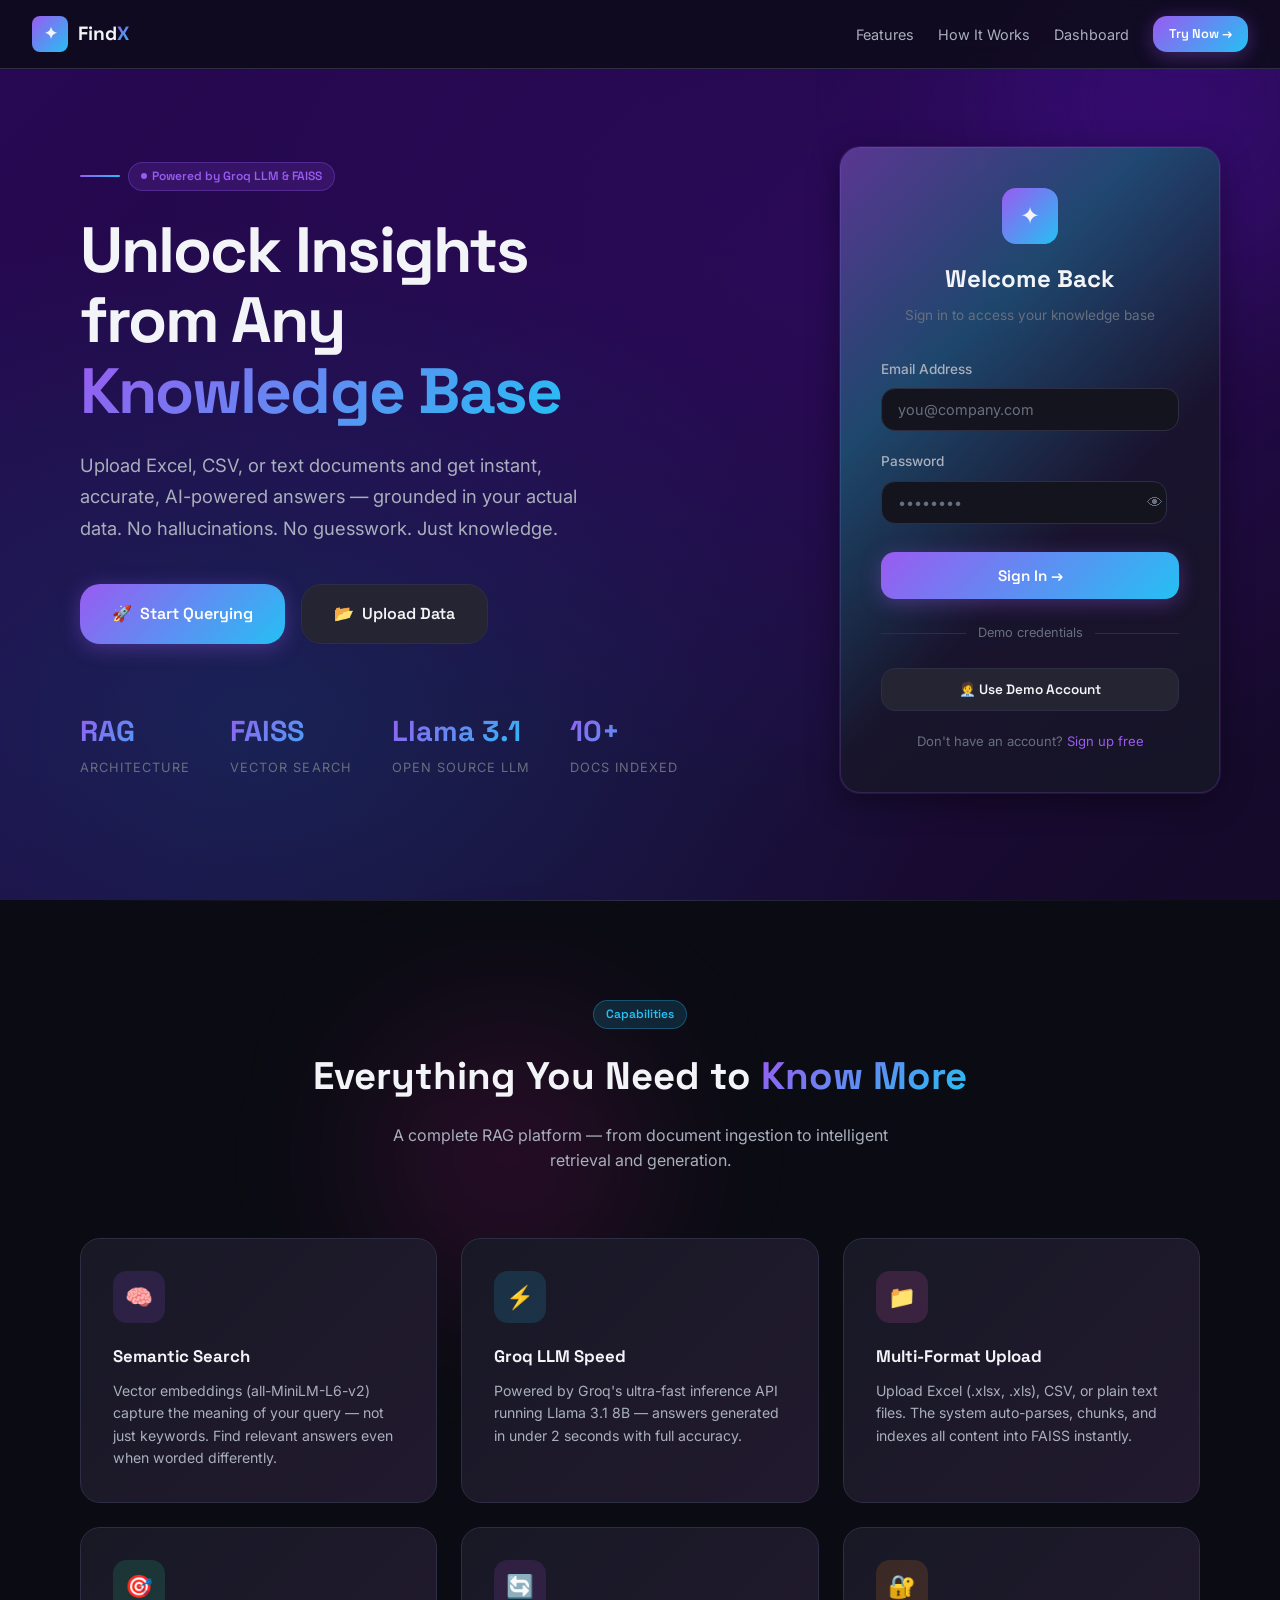
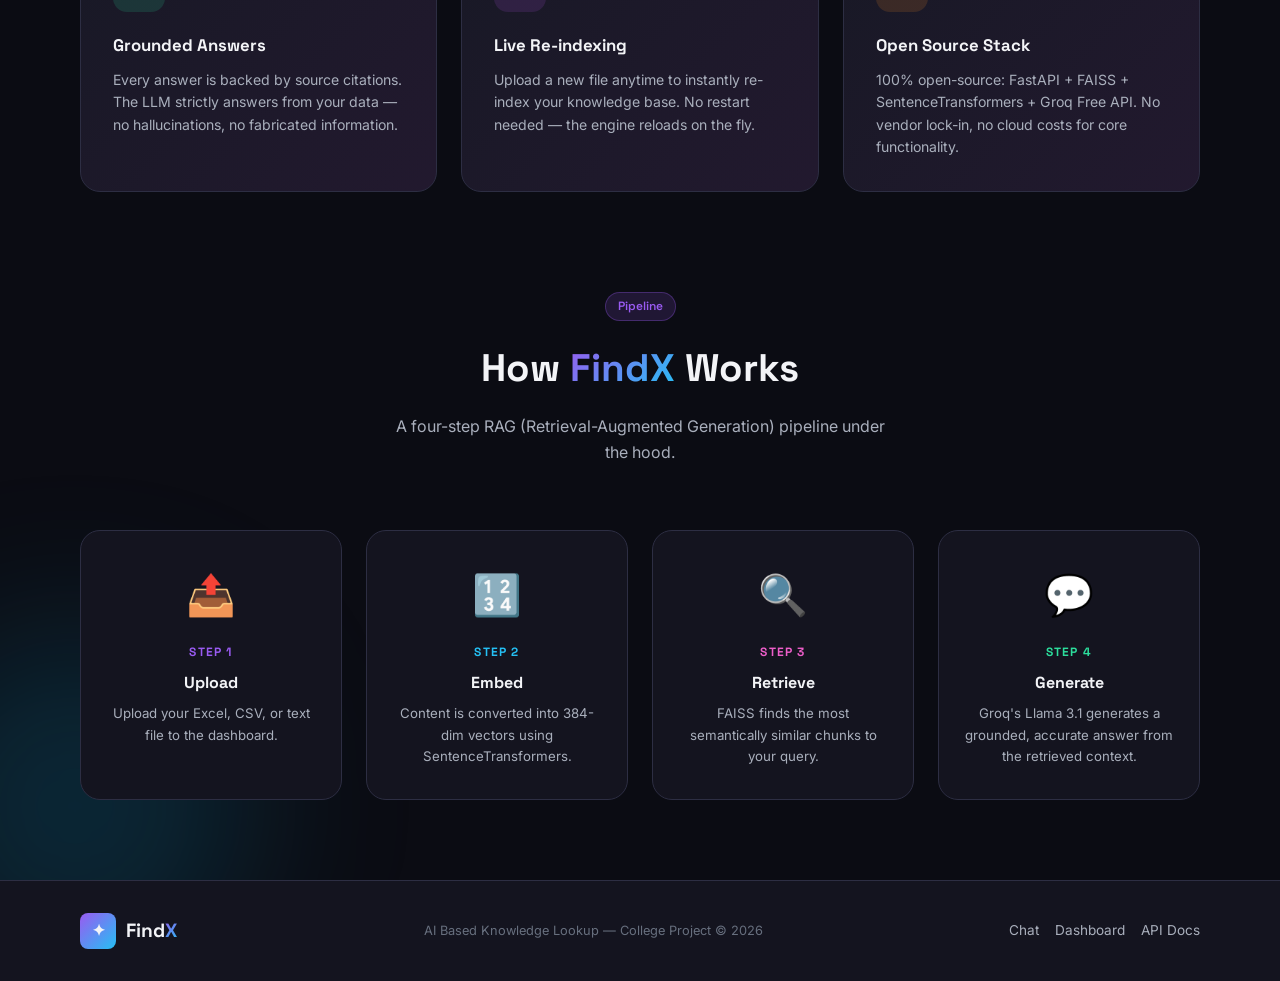
==== frontend/index.html @ 49aa8f06 "FindX - AI Based Knowledge Lookup (Full Stack RAG Application) - FastAPI backend with FAISS vector s" ====
<!DOCTYPE html>
<html lang="en">
<head>
  <meta charset="UTF-8" />
  <meta name="viewport" content="width=device-width, initial-scale=1.0" />
  <title>FindX — AI Based Knowledge Lookup</title>
  <meta name="description" content="AI-powered knowledge retrieval platform. Upload documents and get instant, accurate answers powered by RAG and Groq LLM." />
  <link rel="stylesheet" href="css/styles.css" />
  <style>
    /* Gradient animated background */
    body { background: var(--bg-base); position: relative; }
    .hero-bg {
      position: fixed;
      inset: 0;
      background: var(--grad-hero);
      background-size: 300% 300%;
      animation: gradient-shift 12s ease infinite;
      z-index: 0;
    }
    .hero-bg::after {
      content: '';
      position: absolute;
      inset: 0;
      background: radial-gradient(ellipse at 70% 30%, hsla(265,84%,30%,0.35) 0%, transparent 60%),
                  radial-gradient(ellipse at 20% 80%, hsla(195,90%,30%,0.25) 0%, transparent 50%);
    }
    .page-wrap { position: relative; z-index: 1; }
    /* Input eye toggle */
    .input-eye {
      position: absolute;
      right: 16px; top: 50%;
      transform: translateY(-50%);
      background: none; border: none;
      color: var(--text-muted);
      cursor: pointer; font-size: 1rem;
      transition: var(--transition);
    }
    .input-eye:hover { color: var(--text-primary); }
    .form-input-wrap { position: relative; }
  </style>
</head>
<body>
  <div class="hero-bg"></div>
  <div class="orb orb-1"></div>
  <div class="orb orb-2"></div>
  <div class="orb orb-3"></div>

  <div class="page-wrap">
    <!-- ── Navigation ── -->
    <nav class="nav">
      <a href="index.html" class="nav-logo">
        <div class="nav-logo-icon">✦</div>
        <span>Find<span class="gradient-text">X</span></span>
      </a>
      <div class="nav-links">
        <a href="#features" class="nav-link">Features</a>
        <a href="#how-it-works" class="nav-link">How It Works</a>
        <a href="dashboard.html" class="nav-link">Dashboard</a>
        <a href="chat.html" class="btn btn-primary btn-sm" id="nav-try-btn">Try Now →</a>
      </div>
    </nav>

    <!-- ── Hero + Login ── -->
    <div class="hero-layout">
      <!-- Left: Hero Content -->
      <div class="hero-left">
        <div class="hero-kicker animate-fade-up">
          <div class="hero-kicker-line"></div>
          <span class="badge badge-violet badge-dot">Powered by Groq LLM &amp; FAISS</span>
        </div>

        <h1 class="hero-title animate-fade-up anim-delay-1">
          Unlock Insights<br />
          from Any<br />
          <span class="gradient-text">Knowledge Base</span>
        </h1>

        <p class="hero-subtitle animate-fade-up anim-delay-2">
          Upload Excel, CSV, or text documents and get instant, accurate,
          AI-powered answers — grounded in your actual data. No hallucinations.
          No guesswork. Just knowledge.
        </p>

        <div class="hero-actions animate-fade-up anim-delay-3">
          <a href="chat.html" class="btn btn-primary btn-lg" id="hero-primary-btn">
            <span>🚀</span> Start Querying
          </a>
          <a href="dashboard.html" class="btn btn-secondary btn-lg">
            <span>📂</span> Upload Data
          </a>
        </div>

        <div class="hero-stats animate-fade-up anim-delay-4">
          <div class="stat-item">
            <span class="stat-value">RAG</span>
            <span class="stat-label">Architecture</span>
          </div>
          <div class="stat-item">
            <span class="stat-value">FAISS</span>
            <span class="stat-label">Vector Search</span>
          </div>
          <div class="stat-item">
            <span class="stat-value">Llama 3.1</span>
            <span class="stat-label">Open Source LLM</span>
          </div>
          <div class="stat-item">
            <span class="stat-value" id="hero-doc-count">10+</span>
            <span class="stat-label">Docs Indexed</span>
          </div>
        </div>
      </div>

      <!-- Right: Login Card -->
      <div class="hero-right animate-fade-in anim-delay-2">
        <div class="glass-card login-card">
          <div class="login-header">
            <div class="login-logo">✦</div>
            <h2 class="login-title">Welcome Back</h2>
            <p class="login-subtitle">Sign in to access your knowledge base</p>
          </div>

          <form class="login-form" id="login-form" onsubmit="handleLogin(event)">
            <div class="form-group">
              <label class="form-label" for="email-input">Email Address</label>
              <input
                id="email-input"
                type="email"
                class="form-input"
                placeholder="you@company.com"
                required
                autocomplete="email"
              />
            </div>

            <div class="form-group">
              <label class="form-label" for="password-input">Password</label>
              <div class="form-input-wrap">
                <input
                  id="password-input"
                  type="password"
                  class="form-input"
                  placeholder="••••••••"
                  required
                  autocomplete="current-password"
                  style="padding-right: 44px;"
                />
                <button type="button" class="input-eye" onclick="togglePassword()" id="eye-btn">👁</button>
              </div>
            </div>

            <div id="login-error" style="display:none; color:hsl(0,80%,70%); font-size:0.82rem; text-align:center; padding: 8px; background: hsla(0,70%,50%,0.1); border-radius: var(--radius-sm); border: 1px solid hsla(0,70%,50%,0.3);">
            </div>

            <button type="submit" class="btn btn-primary login-btn" id="login-btn">
              Sign In → 
            </button>

            <div class="login-divider">
              <div class="login-divider-line"></div>
              <span class="login-divider-text">Demo credentials</span>
              <div class="login-divider-line"></div>
            </div>

            <button
              type="button"
              class="btn btn-secondary"
              style="width:100%; justify-content:center; font-size:0.85rem;"
              onclick="fillDemo()"
            >🧑‍💼 Use Demo Account</button>
          </form>

          <div class="login-footer">
            Don't have an account? <a href="#" onclick="fillDemo()">Sign up free</a>
          </div>
        </div>
      </div>
    </div>

    <!-- ── Features ── -->
    <section id="features" class="features-section">
      <div class="features-header animate-fade-up">
        <div style="margin-bottom:16px">
          <span class="badge badge-cyan">Capabilities</span>
        </div>
        <h2>Everything You Need to <span class="gradient-text">Know More</span></h2>
        <p>A complete RAG platform — from document ingestion to intelligent retrieval and generation.</p>
      </div>

      <div class="features-grid">
        <div class="feature-card animate-fade-up anim-delay-1">
          <div class="feature-icon feature-icon-violet">🧠</div>
          <h3 class="feature-title">Semantic Search</h3>
          <p class="feature-desc">Vector embeddings (all-MiniLM-L6-v2) capture the meaning of your query — not just keywords. Find relevant answers even when worded differently.</p>
        </div>
        <div class="feature-card animate-fade-up anim-delay-2">
          <div class="feature-icon feature-icon-cyan">⚡</div>
          <h3 class="feature-title">Groq LLM Speed</h3>
          <p class="feature-desc">Powered by Groq's ultra-fast inference API running Llama 3.1 8B — answers generated in under 2 seconds with full accuracy.</p>
        </div>
        <div class="feature-card animate-fade-up anim-delay-3">
          <div class="feature-icon feature-icon-pink">📁</div>
          <h3 class="feature-title">Multi-Format Upload</h3>
          <p class="feature-desc">Upload Excel (.xlsx, .xls), CSV, or plain text files. The system auto-parses, chunks, and indexes all content into FAISS instantly.</p>
        </div>
        <div class="feature-card animate-fade-up anim-delay-4">
          <div class="feature-icon feature-icon-emerald">🎯</div>
          <h3 class="feature-title">Grounded Answers</h3>
          <p class="feature-desc">Every answer is backed by source citations. The LLM strictly answers from your data — no hallucinations, no fabricated information.</p>
        </div>
        <div class="feature-card animate-fade-up anim-delay-5">
          <div class="feature-icon feature-icon-violet2">🔄</div>
          <h3 class="feature-title">Live Re-indexing</h3>
          <p class="feature-desc">Upload a new file anytime to instantly re-index your knowledge base. No restart needed — the engine reloads on the fly.</p>
        </div>
        <div class="feature-card animate-fade-up anim-delay-1">
          <div class="feature-icon feature-icon-orange">🔐</div>
          <h3 class="feature-title">Open Source Stack</h3>
          <p class="feature-desc">100% open-source: FastAPI + FAISS + SentenceTransformers + Groq Free API. No vendor lock-in, no cloud costs for core functionality.</p>
        </div>
      </div>
    </section>

    <!-- ── How It Works ── -->
    <section id="how-it-works" style="padding: 80px; padding-top: 0;">
      <div class="features-header animate-fade-up">
        <div style="margin-bottom:16px">
          <span class="badge badge-violet">Pipeline</span>
        </div>
        <h2>How <span class="gradient-text">FindX</span> Works</h2>
        <p>A four-step RAG (Retrieval-Augmented Generation) pipeline under the hood.</p>
      </div>
      <div style="display:grid; grid-template-columns: repeat(auto-fit, minmax(200px,1fr)); gap:24px; margin-top:40px;">
        <div style="text-align:center; padding:32px 24px; background:var(--bg-surface); border:1px solid var(--border); border-radius:var(--radius-lg);">
          <div style="font-size:2.5rem;margin-bottom:16px;">📤</div>
          <div style="font-family:var(--font-display);font-weight:700;font-size:0.75rem;text-transform:uppercase;letter-spacing:0.1em;color:var(--accent-violet);margin-bottom:8px;">Step 1</div>
          <h4 style="margin-bottom:8px;">Upload</h4>
          <p style="font-size:0.83rem;color:var(--text-secondary);">Upload your Excel, CSV, or text file to the dashboard.</p>
        </div>
        <div style="text-align:center; padding:32px 24px; background:var(--bg-surface); border:1px solid var(--border); border-radius:var(--radius-lg);">
          <div style="font-size:2.5rem;margin-bottom:16px;">🔢</div>
          <div style="font-family:var(--font-display);font-weight:700;font-size:0.75rem;text-transform:uppercase;letter-spacing:0.1em;color:var(--accent-cyan);margin-bottom:8px;">Step 2</div>
          <h4 style="margin-bottom:8px;">Embed</h4>
          <p style="font-size:0.83rem;color:var(--text-secondary);">Content is converted into 384-dim vectors using SentenceTransformers.</p>
        </div>
        <div style="text-align:center; padding:32px 24px; background:var(--bg-surface); border:1px solid var(--border); border-radius:var(--radius-lg);">
          <div style="font-size:2.5rem;margin-bottom:16px;">🔍</div>
          <div style="font-family:var(--font-display);font-weight:700;font-size:0.75rem;text-transform:uppercase;letter-spacing:0.1em;color:var(--accent-pink);margin-bottom:8px;">Step 3</div>
          <h4 style="margin-bottom:8px;">Retrieve</h4>
          <p style="font-size:0.83rem;color:var(--text-secondary);">FAISS finds the most semantically similar chunks to your query.</p>
        </div>
        <div style="text-align:center; padding:32px 24px; background:var(--bg-surface); border:1px solid var(--border); border-radius:var(--radius-lg);">
          <div style="font-size:2.5rem;margin-bottom:16px;">💬</div>
          <div style="font-family:var(--font-display);font-weight:700;font-size:0.75rem;text-transform:uppercase;letter-spacing:0.1em;color:var(--accent-emerald);margin-bottom:8px;">Step 4</div>
          <h4 style="margin-bottom:8px;">Generate</h4>
          <p style="font-size:0.83rem;color:var(--text-secondary);">Groq's Llama 3.1 generates a grounded, accurate answer from the retrieved context.</p>
        </div>
      </div>
    </section>

    <!-- ── Footer ── -->
    <footer style="border-top:1px solid var(--border); padding: 32px 80px; display:flex; align-items:center; justify-content:space-between; background:var(--bg-surface);">
      <div class="nav-logo" style="text-decoration:none; display:flex; align-items:center; gap:10px;">
        <div class="nav-logo-icon">✦</div>
        <span style="font-family:var(--font-display); font-weight:700;">Find<span class="gradient-text">X</span></span>
      </div>
      <div style="font-size:0.8rem; color:var(--text-muted);">AI Based Knowledge Lookup — College Project &copy; 2026</div>
      <div style="display:flex; gap:16px;">
        <a href="chat.html" style="font-size:0.85rem; color:var(--text-secondary); text-decoration:none;">Chat</a>
        <a href="dashboard.html" style="font-size:0.85rem; color:var(--text-secondary); text-decoration:none;">Dashboard</a>
        <a href="http://localhost:8000/docs" target="_blank" style="font-size:0.85rem; color:var(--text-secondary); text-decoration:none;">API Docs</a>
      </div>
    </footer>
  </div>

  <script src="js/auth.js"></script>
  <script>
    // ── Login handler ─────────────────────────────────────────
    function handleLogin(e) {
      e.preventDefault();
      const email    = document.getElementById('email-input').value.trim();
      const password = document.getElementById('password-input').value;
      const errEl    = document.getElementById('login-error');
      const btn      = document.getElementById('login-btn');

      btn.textContent = 'Signing in…';
      btn.disabled = true;

      setTimeout(() => {
        const result = login(email, password);
        if (result.success) {
          btn.textContent = '✓ Redirecting…';
          const base = window.location.pathname.includes('/app/') ? '/app/' : '';
          window.location.href = base + 'chat.html';
        } else {
          errEl.textContent  = result.message;
          errEl.style.display = 'block';
          btn.textContent = 'Sign In →';
          btn.disabled = false;
        }
      }, 600);
    }

    function fillDemo() {
      document.getElementById('email-input').value    = 'demo@findx.io';
      document.getElementById('password-input').value = 'demo1234';
    }

    function togglePassword() {
      const inp = document.getElementById('password-input');
      const btn = document.getElementById('eye-btn');
      if (inp.type === 'password') { inp.type = 'text'; btn.textContent = '🙈'; }
      else { inp.type = 'password'; btn.textContent = '👁'; }
    }

    // If already logged in, show "Go to Chat" in nav
    const existingUser = getUser();
    if (existingUser) {
      document.getElementById('nav-try-btn').textContent = `Welcome back, ${existingUser.name.split(' ')[0]} →`;
      document.getElementById('hero-primary-btn').textContent = '🚀 Continue Chatting';
    }

    // Live doc count from health API
    fetch('http://localhost:8000/api/v1/health')
      .then(r => r.json())
      .then(j => {
        const count = j.data?.rag_engine?.document_count;
        if (count !== undefined) document.getElementById('hero-doc-count').textContent = count + '+';
      }).catch(() => {});
  </script>
</body>
</html>
---- frontend/css/styles.css ----
/* ═══════════════════════════════════════════════════════════
   FINDX CHATBOT — Premium Design System
   AI Based Knowledge Lookup
   ═══════════════════════════════════════════════════════════ */

@import url('https://fonts.googleapis.com/css2?family=Space+Grotesk:wght@300;400;500;600;700&family=Inter:wght@300;400;500;600&display=swap');

/* ── CSS Tokens ─────────────────────────────────────────── */
:root {
  /* Color Palette */
  --bg-base:       hsl(237, 25%, 6%);
  --bg-surface:    hsl(237, 22%, 10%);
  --bg-elevated:   hsl(237, 20%, 14%);
  --bg-card:       hsl(237, 18%, 17%);

  --accent-violet: hsl(265, 84%, 65%);
  --accent-cyan:   hsl(195, 90%, 55%);
  --accent-pink:   hsl(315, 80%, 65%);
  --accent-emerald:hsl(158, 72%, 52%);

  --text-primary:  hsl(220, 20%, 96%);
  --text-secondary:hsl(220, 12%, 70%);
  --text-muted:    hsl(220, 10%, 45%);

  --border:        hsl(237, 20%, 22%);
  --border-glow:   hsl(265, 84%, 45%);

  /* Gradients */
  --grad-hero:       linear-gradient(135deg, hsl(265,84%,18%) 0%, hsl(237,25%,6%) 50%, hsl(195,90%,12%) 100%);
  --grad-card:       linear-gradient(135deg, hsl(237,22%,12%) 0%, hsl(265,30%,14%) 100%);
  --grad-accent:     linear-gradient(135deg, var(--accent-violet), var(--accent-cyan));
  --grad-accent-alt: linear-gradient(135deg, var(--accent-pink),   var(--accent-violet));
  --grad-text:       linear-gradient(135deg, var(--accent-violet) 0%, var(--accent-cyan) 100%);

  /* Glassmorphism */
  --glass-bg:      hsla(237, 22%, 12%, 0.7);
  --glass-border:  hsla(265, 84%, 65%, 0.2);
  --glass-shadow:  0 8px 32px hsla(0,0%,0%,0.4), 0 0 0 1px var(--glass-border);

  /* Spacing & Shape */
  --radius-sm:  8px;
  --radius-md: 14px;
  --radius-lg: 20px;
  --radius-xl: 28px;

  /* Typography */
  --font-display: 'Space Grotesk', sans-serif;
  --font-body:    'Inter', sans-serif;

  /* Transitions */
  --transition: all 0.25s cubic-bezier(0.4, 0, 0.2, 1);
  --transition-slow: all 0.45s cubic-bezier(0.4, 0, 0.2, 1);
}

/* ── Reset & Base ───────────────────────────────────────── */
*, *::before, *::after { box-sizing: border-box; margin: 0; padding: 0; }

html { scroll-behavior: smooth; }

body {
  font-family: var(--font-body);
  background: var(--bg-base);
  color: var(--text-primary);
  line-height: 1.6;
  min-height: 100vh;
  overflow-x: hidden;
}

/* ── Scrollbar ──────────────────────────────────────────── */
::-webkit-scrollbar { width: 6px; }
::-webkit-scrollbar-track { background: var(--bg-surface); }
::-webkit-scrollbar-thumb { background: var(--border-glow); border-radius: 3px; }
::-webkit-scrollbar-thumb:hover { background: var(--accent-violet); }

/* ── Typography ─────────────────────────────────────────── */
h1,h2,h3,h4,h5 { font-family: var(--font-display); font-weight: 700; }

.gradient-text {
  background: var(--grad-text);
  -webkit-background-clip: text;
  background-clip: text;
  -webkit-text-fill-color: transparent;
}

/* ── Buttons ────────────────────────────────────────────── */
.btn {
  display: inline-flex;
  align-items: center;
  gap: 8px;
  padding: 12px 24px;
  border-radius: var(--radius-md);
  font-family: var(--font-display);
  font-weight: 600;
  font-size: 0.9rem;
  cursor: pointer;
  border: none;
  transition: var(--transition);
  text-decoration: none;
  position: relative;
  overflow: hidden;
}

.btn::before {
  content: '';
  position: absolute;
  inset: 0;
  background: rgba(255,255,255,0.08);
  opacity: 0;
  transition: var(--transition);
}
.btn:hover::before { opacity: 1; }

.btn-primary {
  background: var(--grad-accent);
  color: white;
  box-shadow: 0 4px 20px hsla(265,84%,65%,0.35);
}
.btn-primary:hover { transform: translateY(-2px); box-shadow: 0 8px 30px hsla(265,84%,65%,0.5); }

.btn-secondary {
  background: var(--bg-card);
  color: var(--text-primary);
  border: 1px solid var(--border);
}
.btn-secondary:hover { border-color: var(--accent-violet); transform: translateY(-2px); }

.btn-ghost {
  background: transparent;
  color: var(--text-secondary);
  border: 1px solid transparent;
}
.btn-ghost:hover { background: var(--bg-card); color: var(--text-primary); }

.btn-lg { padding: 16px 32px; font-size: 1rem; border-radius: var(--radius-lg); }
.btn-sm { padding: 8px 16px; font-size: 0.8rem; }
.btn-icon { padding: 10px; border-radius: var(--radius-sm); }

/* ── Glass Card ─────────────────────────────────────────── */
.glass-card {
  background: var(--glass-bg);
  border: 1px solid var(--glass-border);
  border-radius: var(--radius-lg);
  backdrop-filter: blur(20px);
  -webkit-backdrop-filter: blur(20px);
  box-shadow: var(--glass-shadow);
}

/* ── Form Elements ──────────────────────────────────────── */
.form-group { display: flex; flex-direction: column; gap: 8px; }
.form-label { font-size: 0.85rem; font-weight: 500; color: var(--text-secondary); }

.form-input {
  padding: 12px 16px;
  background: var(--bg-surface);
  border: 1px solid var(--border);
  border-radius: var(--radius-md);
  color: var(--text-primary);
  font-family: var(--font-body);
  font-size: 0.9rem;
  transition: var(--transition);
  outline: none;
}
.form-input:focus { border-color: var(--accent-violet); box-shadow: 0 0 0 3px hsla(265,84%,65%,0.2); }
.form-input::placeholder { color: var(--text-muted); }

/* ── Badge ──────────────────────────────────────────────── */
.badge {
  display: inline-flex;
  align-items: center;
  gap: 5px;
  padding: 4px 12px;
  border-radius: 100px;
  font-size: 0.75rem;
  font-weight: 600;
  font-family: var(--font-display);
}
.badge-violet { background: hsla(265,84%,65%,0.15); color: var(--accent-violet); border: 1px solid hsla(265,84%,65%,0.3); }
.badge-cyan   { background: hsla(195,90%,55%,0.15); color: var(--accent-cyan);   border: 1px solid hsla(195,90%,55%,0.3); }
.badge-emerald{ background: hsla(158,72%,52%,0.15); color: var(--accent-emerald);border: 1px solid hsla(158,72%,52%,0.3); }
.badge-pink   { background: hsla(315,80%,65%,0.15); color: var(--accent-pink);   border: 1px solid hsla(315,80%,65%,0.3); }
.badge-dot::before { content: ''; display: inline-block; width: 6px; height: 6px; border-radius: 50%; background: currentColor; }

/* ── Animated Orbs (background decoration) ─────────────── */
.orb {
  position: absolute;
  border-radius: 50%;
  filter: blur(80px);
  pointer-events: none;
  z-index: 0;
  animation: orb-float 8s ease-in-out infinite alternate;
}
.orb-1 { width: 400px; height: 400px; background: hsla(265,84%,45%,0.25); top: -100px; right: -100px; }
.orb-2 { width: 350px; height: 350px; background: hsla(195,90%,40%,0.2);  bottom: 0; left: -100px; animation-delay: -4s; }
.orb-3 { width: 250px; height: 250px; background: hsla(315,80%,50%,0.15); top: 40%; left: 30%; animation-delay: -2s; }

@keyframes orb-float {
  from { transform: translate(0, 0) scale(1); }
  to   { transform: translate(30px, -30px) scale(1.1); }
}

/* ── Animations ─────────────────────────────────────────── */
@keyframes fade-in-up {
  from { opacity: 0; transform: translateY(24px); }
  to   { opacity: 1; transform: translateY(0); }
}
@keyframes fade-in {
  from { opacity: 0; }
  to   { opacity: 1; }
}
@keyframes shimmer {
  0%   { background-position: -400px 0; }
  100% { background-position: 400px 0; }
}
@keyframes pulse-ring {
  0%   { transform: scale(0.8); opacity: 1; }
  100% { transform: scale(1.8); opacity: 0; }
}
@keyframes typing-dot {
  0%, 80%, 100% { transform: scale(0.7); opacity: 0.4; }
  40%            { transform: scale(1.1); opacity: 1; }
}
@keyframes gradient-shift {
  0%,100% { background-position: 0% 50%; }
  50%      { background-position: 100% 50%; }
}
@keyframes spin { to { transform: rotate(360deg); } }
@keyframes slide-in-right {
  from { opacity: 0; transform: translateX(20px); }
  to   { opacity: 1; transform: translateX(0); }
}
@keyframes slide-in-left {
  from { opacity: 0; transform: translateX(-20px); }
  to   { opacity: 1; transform: translateX(0); }
}

.animate-fade-up { animation: fade-in-up 0.5s ease both; }
.animate-fade-in { animation: fade-in 0.5s ease both; }
.anim-delay-1 { animation-delay: 0.1s; }
.anim-delay-2 { animation-delay: 0.2s; }
.anim-delay-3 { animation-delay: 0.3s; }
.anim-delay-4 { animation-delay: 0.4s; }
.anim-delay-5 { animation-delay: 0.5s; }

/* ══════════════════════════════════════════════════════════
   LANDING / LOGIN PAGE  (index.html)
   ══════════════════════════════════════════════════════════ */

/* Navbar */
.nav {
  position: fixed;
  top: 0; left: 0; right: 0;
  z-index: 100;
  padding: 16px 32px;
  display: flex;
  align-items: center;
  justify-content: space-between;
  background: hsla(237,25%,6%,0.8);
  backdrop-filter: blur(20px);
  border-bottom: 1px solid var(--border);
}
.nav-logo {
  display: flex;
  align-items: center;
  gap: 10px;
  font-family: var(--font-display);
  font-weight: 700;
  font-size: 1.2rem;
  color: var(--text-primary);
  text-decoration: none;
}
.nav-logo-icon {
  width: 36px; height: 36px;
  background: var(--grad-accent);
  border-radius: var(--radius-sm);
  display: flex; align-items: center; justify-content: center;
  font-size: 1rem;
}
.nav-links { display: flex; gap: 24px; align-items: center; }
.nav-link { color: var(--text-secondary); text-decoration: none; font-size: 0.9rem; transition: var(--transition); }
.nav-link:hover { color: var(--text-primary); }

/* Hero Layout */
.hero-layout {
  min-height: 100vh;
  display: grid;
  grid-template-columns: 1fr 480px;
  gap: 0;
  position: relative;
  overflow: hidden;
}

.hero-left {
  display: flex;
  flex-direction: column;
  justify-content: center;
  padding: 120px 80px 80px 80px;
  position: relative;
  z-index: 1;
}

.hero-kicker {
  display: flex;
  align-items: center;
  gap: 8px;
  margin-bottom: 24px;
}
.hero-kicker-line {
  width: 40px; height: 2px;
  background: var(--grad-accent);
  border-radius: 2px;
}

.hero-title {
  font-size: clamp(2.8rem, 5vw, 4.2rem);
  line-height: 1.1;
  margin-bottom: 24px;
  letter-spacing: -0.03em;
}

.hero-subtitle {
  font-size: 1.15rem;
  color: var(--text-secondary);
  max-width: 520px;
  margin-bottom: 40px;
  line-height: 1.7;
}

.hero-actions { display: flex; gap: 16px; flex-wrap: wrap; margin-bottom: 64px; }

.hero-stats {
  display: flex;
  gap: 40px;
}
.stat-item { display: flex; flex-direction: column; gap: 4px; }
.stat-value {
  font-family: var(--font-display);
  font-size: 1.8rem;
  font-weight: 700;
  background: var(--grad-text);
  -webkit-background-clip: text;
  background-clip: text;
  -webkit-text-fill-color: transparent;
}
.stat-label { font-size: 0.8rem; color: var(--text-muted); text-transform: uppercase; letter-spacing: 0.08em; }

/* Hero Right Panel */
.hero-right {
  display: flex;
  align-items: center;
  justify-content: center;
  padding: 120px 60px 80px 40px;
  position: relative;
  z-index: 1;
}

/* Login Card */
.login-card {
  width: 100%;
  max-width: 420px;
  padding: 40px;
  position: relative;
}
.login-card::before {
  content: '';
  position: absolute;
  inset: -1px;
  border-radius: calc(var(--radius-lg) + 1px);
  background: linear-gradient(135deg, hsla(265,84%,65%,0.5), hsla(195,90%,55%,0.3), transparent 60%);
  z-index: -1;
}

.login-header { text-align: center; margin-bottom: 32px; }
.login-logo { width: 56px; height: 56px; background: var(--grad-accent); border-radius: var(--radius-md); display: flex; align-items: center; justify-content: center; font-size: 1.5rem; margin: 0 auto 16px; }
.login-title { font-size: 1.5rem; margin-bottom: 6px; }
.login-subtitle { font-size: 0.85rem; color: var(--text-muted); }

.login-form { display: flex; flex-direction: column; gap: 20px; }
.login-btn { width: 100%; justify-content: center; padding: 14px; font-size: 0.95rem; margin-top: 8px; }

.login-divider { display: flex; align-items: center; gap: 12px; margin: 4px 0; }
.login-divider-line { flex: 1; height: 1px; background: var(--border); }
.login-divider-text { font-size: 0.8rem; color: var(--text-muted); }

.login-footer { text-align: center; margin-top: 20px; font-size: 0.82rem; color: var(--text-muted); }
.login-footer a { color: var(--accent-violet); text-decoration: none; }
.login-footer a:hover { text-decoration: underline; }

/* Feature Grid */
.features-section { padding: 100px 80px; position: relative; }
.features-section::before { content: ''; position: absolute; top: 0; left: 80px; right: 80px; height: 1px; background: linear-gradient(90deg, transparent, var(--border), transparent); }

.features-header { text-align: center; margin-bottom: 64px; }
.features-header h2 { font-size: 2.4rem; margin-bottom: 16px; }
.features-header p { color: var(--text-secondary); max-width: 500px; margin: 0 auto; }

.features-grid {
  display: grid;
  grid-template-columns: repeat(auto-fit, minmax(280px, 1fr));
  gap: 24px;
}

.feature-card {
  padding: 32px;
  background: var(--grad-card);
  border: 1px solid var(--border);
  border-radius: var(--radius-lg);
  transition: var(--transition);
  position: relative;
  overflow: hidden;
}
.feature-card::before {
  content: '';
  position: absolute;
  top: 0; left: 0; right: 0;
  height: 2px;
  background: var(--grad-accent);
  transform: scaleX(0);
  transition: var(--transition);
}
.feature-card:hover { transform: translateY(-6px); border-color: var(--border-glow); box-shadow: 0 20px 50px hsla(0,0%,0%,0.3); }
.feature-card:hover::before { transform: scaleX(1); }

.feature-icon {
  width: 52px; height: 52px;
  border-radius: var(--radius-md);
  display: flex; align-items: center; justify-content: center;
  font-size: 1.4rem;
  margin-bottom: 20px;
}
.feature-icon-violet { background: hsla(265,84%,65%,0.15); }
.feature-icon-cyan   { background: hsla(195,90%,55%,0.15); }
.feature-icon-pink   { background: hsla(315,80%,65%,0.15); }
.feature-icon-emerald{ background: hsla(158,72%,52%,0.15); }
.feature-icon-violet2{ background: hsla(280,70%,60%,0.15); }
.feature-icon-orange { background: hsla(30,90%,55%,0.15);  }

.feature-title { font-size: 1.05rem; margin-bottom: 10px; }
.feature-desc { font-size: 0.88rem; color: var(--text-secondary); line-height: 1.6; }

/* ══════════════════════════════════════════════════════════
   CHAT PAGE  (chat.html)
   ══════════════════════════════════════════════════════════ */

.chat-layout {
  display: flex;
  height: 100vh;
  overflow: hidden;
}

/* Sidebar */
.chat-sidebar {
  width: 280px;
  min-width: 280px;
  background: var(--bg-surface);
  border-right: 1px solid var(--border);
  display: flex;
  flex-direction: column;
  overflow: hidden;
}

.sidebar-header {
  padding: 20px;
  border-bottom: 1px solid var(--border);
  display: flex;
  align-items: center;
  justify-content: space-between;
}

.sidebar-logo {
  display: flex;
  align-items: center;
  gap: 10px;
  font-family: var(--font-display);
  font-weight: 700;
  font-size: 1rem;
  text-decoration: none;
  color: var(--text-primary);
}
.sidebar-logo-icon {
  width: 32px; height: 32px;
  background: var(--grad-accent);
  border-radius: var(--radius-sm);
  display: flex; align-items: center; justify-content: center;
  font-size: 0.9rem;
}

.new-chat-btn { width: 100%; margin: 16px 0 8px; justify-content: center; }

.sidebar-section-title {
  padding: 8px 20px;
  font-size: 0.72rem;
  font-weight: 600;
  text-transform: uppercase;
  letter-spacing: 0.1em;
  color: var(--text-muted);
}

.chat-history { flex: 1; overflow-y: auto; padding: 0 12px; }

.chat-history-item {
  display: flex;
  align-items: center;
  gap: 10px;
  padding: 10px 12px;
  border-radius: var(--radius-sm);
  cursor: pointer;
  transition: var(--transition);
  margin-bottom: 2px;
}
.chat-history-item:hover { background: var(--bg-elevated); }
.chat-history-item.active { background: hsla(265,84%,65%,0.15); }
.history-icon { opacity: 0.5; font-size: 0.9rem; }
.history-text { font-size: 0.82rem; color: var(--text-secondary); white-space: nowrap; overflow: hidden; text-overflow: ellipsis; }

/* Suggestions in sidebar */
.quick-prompts { padding: 12px; }
.quick-prompt-chip {
  display: flex;
  align-items: center;
  gap: 8px;
  padding: 8px 12px;
  background: var(--bg-elevated);
  border: 1px solid var(--border);
  border-radius: var(--radius-sm);
  cursor: pointer;
  transition: var(--transition);
  margin-bottom: 8px;
  font-size: 0.82rem;
  color: var(--text-secondary);
  text-align: left;
  width: 100%;
}
.quick-prompt-chip:hover { background: var(--bg-card); border-color: var(--accent-violet); color: var(--text-primary); }

.sidebar-footer {
  padding: 16px 20px;
  border-top: 1px solid var(--border);
}
.user-profile {
  display: flex;
  align-items: center;
  gap: 10px;
  padding: 8px;
  border-radius: var(--radius-sm);
  transition: var(--transition);
  cursor: pointer;
}
.user-profile:hover { background: var(--bg-elevated); }
.user-avatar {
  width: 36px; height: 36px;
  border-radius: 50%;
  background: var(--grad-accent);
  display: flex; align-items: center; justify-content: center;
  font-weight: 700;
  font-size: 0.9rem;
}
.user-name { font-size: 0.85rem; font-weight: 600; }
.user-role { font-size: 0.72rem; color: var(--text-muted); }

/* Chat Main */
.chat-main {
  flex: 1;
  display: flex;
  flex-direction: column;
  overflow: hidden;
  position: relative;
}

.chat-header {
  padding: 16px 24px;
  border-bottom: 1px solid var(--border);
  display: flex;
  align-items: center;
  justify-content: space-between;
  background: var(--bg-surface);
}
.chat-header-title { font-size: 1rem; font-weight: 600; }
.chat-header-status { display: flex; align-items: center; gap: 6px; font-size: 0.8rem; color: var(--accent-emerald); }
.status-dot { width: 7px; height: 7px; border-radius: 50%; background: var(--accent-emerald); position: relative; }
.status-dot::after { content:''; position:absolute; inset:-2px; border-radius:50%; background:var(--accent-emerald); opacity:0.4; animation: pulse-ring 1.8s ease-out infinite; }

.header-actions { display: flex; gap: 8px; }

/* Messages Area */
.messages-area {
  flex: 1;
  overflow-y: auto;
  padding: 24px;
  display: flex;
  flex-direction: column;
  gap: 24px;
  scroll-behavior: smooth;
}

/* Welcome state */
.chat-welcome {
  display: flex;
  flex-direction: column;
  align-items: center;
  justify-content: center;
  height: 100%;
  text-align: center;
  gap: 24px;
  padding: 40px;
}
.welcome-icon { font-size: 3.5rem; margin-bottom: 8px; }
.welcome-title { font-size: 1.8rem; }
.welcome-subtitle { color: var(--text-secondary); max-width: 420px; }
.welcome-chips { display: flex; flex-wrap: wrap; gap: 10px; justify-content: center; margin-top: 8px; }
.welcome-chip {
  padding: 10px 18px;
  background: var(--bg-elevated);
  border: 1px solid var(--border);
  border-radius: 100px;
  font-size: 0.84rem;
  cursor: pointer;
  transition: var(--transition);
  color: var(--text-secondary);
}
.welcome-chip:hover { background: var(--bg-card); border-color: var(--accent-violet); color: var(--text-primary); }

/* Message Bubbles */
.message { display: flex; gap: 14px; max-width: 820px; }
.message.user { flex-direction: row-reverse; margin-left: auto; }

.message-avatar {
  width: 36px; height: 36px; min-width: 36px;
  border-radius: 50%;
  display: flex; align-items: center; justify-content: center;
  font-size: 0.9rem;
  font-weight: 700;
}
.message.ai    .message-avatar { background: var(--grad-accent); }
.message.user  .message-avatar { background: var(--grad-accent-alt); }

.message-content { display: flex; flex-direction: column; gap: 8px; max-width: calc(100% - 50px); }

.message-bubble {
  padding: 16px 20px;
  border-radius: var(--radius-lg);
  font-size: 0.9rem;
  line-height: 1.7;
}
.message.ai .message-bubble {
  background: var(--bg-elevated);
  border: 1px solid var(--border);
  border-top-left-radius: var(--radius-sm);
  animation: slide-in-left 0.3s ease;
}
.message.user .message-bubble {
  background: hsla(265,84%,65%,0.2);
  border: 1px solid hsla(265,84%,65%,0.3);
  border-top-right-radius: var(--radius-sm);
  animation: slide-in-right 0.3s ease;
}

.message-time { font-size: 0.72rem; color: var(--text-muted); }
.message.user .message-time { text-align: right; }

/* Sources Panel */
.sources-panel {
  background: var(--bg-surface);
  border: 1px solid var(--border);
  border-radius: var(--radius-md);
  overflow: hidden;
}
.sources-toggle {
  display: flex;
  align-items: center;
  justify-content: space-between;
  padding: 10px 14px;
  cursor: pointer;
  font-size: 0.8rem;
  font-weight: 600;
  color: var(--text-secondary);
  transition: var(--transition);
}
.sources-toggle:hover { background: var(--bg-elevated); color: var(--text-primary); }
.sources-toggle-icon { font-size: 0.75rem; transition: var(--transition); }
.sources-panel.open .sources-toggle-icon { transform: rotate(180deg); }
.sources-list { display: none; padding: 0 14px 12px; flex-direction: column; gap: 8px; }
.sources-panel.open .sources-list { display: flex; }

.source-item {
  padding: 10px 12px;
  background: var(--bg-elevated);
  border: 1px solid var(--border);
  border-radius: var(--radius-sm);
  font-size: 0.8rem;
  color: var(--text-secondary);
}
.source-item-id { font-weight: 600; color: var(--accent-cyan); font-size: 0.75rem; margin-bottom: 4px; }

/* Typing indicator */
.typing-indicator {
  display: flex;
  align-items: center;
  gap: 14px;
  max-width: 820px;
}
.typing-bubble {
  background: var(--bg-elevated);
  border: 1px solid var(--border);
  border-radius: var(--radius-lg);
  border-top-left-radius: var(--radius-sm);
  padding: 14px 20px;
  display: flex;
  gap: 5px;
  align-items: center;
}
.typing-dot {
  width: 8px; height: 8px;
  border-radius: 50%;
  background: var(--accent-violet);
  animation: typing-dot 1.4s ease-in-out infinite;
}
.typing-dot:nth-child(2) { animation-delay: 0.2s; background: var(--accent-cyan); }
.typing-dot:nth-child(3) { animation-delay: 0.4s; background: var(--accent-pink); }

/* Input Area */
.chat-input-area {
  padding: 16px 24px 24px;
  background: var(--bg-surface);
  border-top: 1px solid var(--border);
}

.input-box {
  display: flex;
  align-items: flex-end;
  gap: 12px;
  background: var(--bg-elevated);
  border: 1px solid var(--border);
  border-radius: var(--radius-xl);
  padding: 8px 8px 8px 20px;
  transition: var(--transition);
}
.input-box:focus-within { border-color: var(--accent-violet); box-shadow: 0 0 0 3px hsla(265,84%,65%,0.15); }

.chat-textarea {
  flex: 1;
  background: none;
  border: none;
  outline: none;
  color: var(--text-primary);
  font-family: var(--font-body);
  font-size: 0.9rem;
  resize: none;
  min-height: 24px;
  max-height: 120px;
  padding: 8px 0;
  line-height: 1.5;
}
.chat-textarea::placeholder { color: var(--text-muted); }

.input-actions { display: flex; align-items: center; gap: 6px; }

.send-btn {
  width: 40px; height: 40px;
  border-radius: 50%;
  background: var(--grad-accent);
  border: none;
  cursor: pointer;
  display: flex; align-items: center; justify-content: center;
  font-size: 0.9rem;
  color: white;
  transition: var(--transition);
  flex-shrink: 0;
}
.send-btn:hover { transform: scale(1.1); box-shadow: 0 4px 15px hsla(265,84%,65%,0.4); }
.send-btn:disabled { opacity: 0.4; cursor: not-allowed; transform: none; }

.input-hint { text-align: center; font-size: 0.72rem; color: var(--text-muted); margin-top: 10px; }

/* ══════════════════════════════════════════════════════════
   DASHBOARD PAGE  (dashboard.html)
   ══════════════════════════════════════════════════════════ */

.dashboard-layout { display: flex; min-height: 100vh; }

.dashboard-sidebar {
  width: 240px;
  min-width: 240px;
  background: var(--bg-surface);
  border-right: 1px solid var(--border);
  padding: 20px;
  display: flex;
  flex-direction: column;
}

.dash-nav-links { display: flex; flex-direction: column; gap: 4px; margin-top: 24px; flex: 1; }
.dash-nav-item {
  display: flex;
  align-items: center;
  gap: 10px;
  padding: 10px 12px;
  border-radius: var(--radius-sm);
  text-decoration: none;
  color: var(--text-secondary);
  font-size: 0.88rem;
  font-weight: 500;
  transition: var(--transition);
}
.dash-nav-item:hover { background: var(--bg-elevated); color: var(--text-primary); }
.dash-nav-item.active { background: hsla(265,84%,65%,0.15); color: var(--accent-violet); }

.dashboard-main { flex: 1; overflow-y: auto; padding: 32px; }

.dashboard-header { margin-bottom: 32px; }
.dashboard-header h1 { font-size: 1.8rem; margin-bottom: 4px; }
.dashboard-header p { color: var(--text-secondary); font-size: 0.9rem; }

/* Stats Grid */
.stats-grid { display: grid; grid-template-columns: repeat(auto-fit, minmax(200px, 1fr)); gap: 20px; margin-bottom: 32px; }

.stat-card {
  padding: 24px;
  background: var(--grad-card);
  border: 1px solid var(--border);
  border-radius: var(--radius-lg);
  transition: var(--transition);
  position: relative;
  overflow: hidden;
}
.stat-card:hover { transform: translateY(-3px); border-color: var(--border-glow); }
.stat-card::after {
  content: '';
  position: absolute;
  bottom: 0; left: 0; right: 0;
  height: 3px;
}
.stat-card.violet::after { background: var(--grad-accent); }
.stat-card.cyan::after   { background: linear-gradient(90deg, var(--accent-cyan), var(--accent-emerald)); }
.stat-card.pink::after   { background: var(--grad-accent-alt); }
.stat-card.emerald::after{ background: linear-gradient(90deg, var(--accent-emerald), var(--accent-cyan)); }

.stat-card-icon { font-size: 1.5rem; margin-bottom: 12px; }
.stat-card-value { font-family: var(--font-display); font-size: 2rem; font-weight: 700; margin-bottom: 4px; }
.stat-card-label { font-size: 0.82rem; color: var(--text-muted); text-transform: uppercase; letter-spacing: 0.06em; }

/* Upload Zone */
.upload-section { margin-bottom: 32px; }
.section-title { font-size: 1.1rem; font-weight: 700; margin-bottom: 16px; display: flex; align-items: center; gap: 10px; }

.upload-zone {
  border: 2px dashed var(--border);
  border-radius: var(--radius-lg);
  padding: 60px 40px;
  text-align: center;
  cursor: pointer;
  transition: var(--transition);
  background: var(--bg-surface);
  position: relative;
}
.upload-zone:hover, .upload-zone.drag-over {
  border-color: var(--accent-violet);
  background: hsla(265,84%,65%,0.05);
}
.upload-zone-icon { font-size: 3rem; margin-bottom: 16px; opacity: 0.7; }
.upload-zone-title { font-size: 1rem; font-weight: 600; margin-bottom: 8px; }
.upload-zone-subtitle { font-size: 0.85rem; color: var(--text-muted); margin-bottom: 20px; }
.upload-zone-formats { display: flex; gap: 8px; justify-content: center; flex-wrap: wrap; }

#file-input { display: none; }

/* Upload status */
.upload-status {
  display: none;
  margin-top: 16px;
  padding: 16px 20px;
  border-radius: var(--radius-md);
  border: 1px solid;
  font-size: 0.88rem;
}
.upload-status.success { background: hsla(158,72%,52%,0.1); border-color: hsla(158,72%,52%,0.3); color: var(--accent-emerald); }
.upload-status.error   { background: hsla(0,80%,60%,0.1);  border-color: hsla(0,80%,60%,0.3);  color: hsl(0,80%,70%); }
.upload-status.loading { background: hsla(265,84%,65%,0.1); border-color: hsla(265,84%,65%,0.3); color: var(--accent-violet); }

/* Knowledge Base Info */
.kb-info-card {
  padding: 24px;
  background: var(--grad-card);
  border: 1px solid var(--border);
  border-radius: var(--radius-lg);
  margin-bottom: 32px;
}
.kb-info-header { display: flex; align-items: center; justify-content: space-between; margin-bottom: 16px; }
.kb-info-items { display: flex; gap: 32px; }
.kb-info-item { display: flex; flex-direction: column; gap: 4px; }

/* History Table */
.history-table-wrap { overflow-x: auto; }
.history-table {
  width: 100%;
  border-collapse: collapse;
  font-size: 0.85rem;
}
.history-table th {
  padding: 12px 16px;
  text-align: left;
  font-size: 0.75rem;
  font-weight: 600;
  text-transform: uppercase;
  letter-spacing: 0.08em;
  color: var(--text-muted);
  border-bottom: 1px solid var(--border);
}
.history-table td {
  padding: 14px 16px;
  border-bottom: 1px solid var(--border);
  color: var(--text-secondary);
}
.history-table tr:last-child td { border-bottom: none; }
.history-table tr:hover td { background: var(--bg-elevated); color: var(--text-primary); }
.history-table .query-cell { font-weight: 500; color: var(--text-primary); max-width: 300px; }

/* Loading Spinner */
.spinner {
  width: 20px; height: 20px;
  border: 2px solid var(--border);
  border-top-color: var(--accent-violet);
  border-radius: 50%;
  animation: spin 0.7s linear infinite;
  display: inline-block;
}

/* Toast Notifications */
.toast-container { position: fixed; bottom: 24px; right: 24px; z-index: 1000; display: flex; flex-direction: column; gap: 10px; }
.toast {
  padding: 14px 20px;
  border-radius: var(--radius-md);
  border: 1px solid;
  font-size: 0.88rem;
  min-width: 240px;
  display: flex;
  align-items: center;
  gap: 10px;
  animation: slide-in-right 0.3s ease;
  backdrop-filter: blur(20px);
}
.toast.success { background: hsla(158,72%,10%,0.95); border-color: hsla(158,72%,52%,0.4); color: var(--accent-emerald); }
.toast.error   { background: hsla(0,70%,10%,0.95);   border-color: hsla(0,70%,60%,0.4);   color: hsl(0,80%,70%); }
.toast.info    { background: hsla(265,50%,10%,0.95); border-color: hsla(265,84%,65%,0.4); color: var(--accent-violet); }

/* ── Responsive ─────────────────────────────────────────── */
@media (max-width: 1024px) {
  .hero-layout { grid-template-columns: 1fr; }
  .hero-left { padding: 100px 40px 40px; }
  .hero-right { padding: 40px; }
  .hero-stats { flex-wrap: wrap; gap: 24px; }
  .features-section { padding: 80px 40px; }
}
@media (max-width: 768px) {
  .nav { padding: 12px 20px; }
  .nav-links .btn:not(:last-child) { display: none; }
  .hero-left { padding: 80px 24px 32px; }
  .hero-right { padding: 24px; }
  .hero-title { font-size: 2rem; }
  .features-section { padding: 60px 24px; }
  .chat-sidebar { display: none; }
  .dashboard-sidebar { display: none; }
  .dashboard-main { padding: 20px; }
  .stats-grid { grid-template-columns: 1fr 1fr; }
}
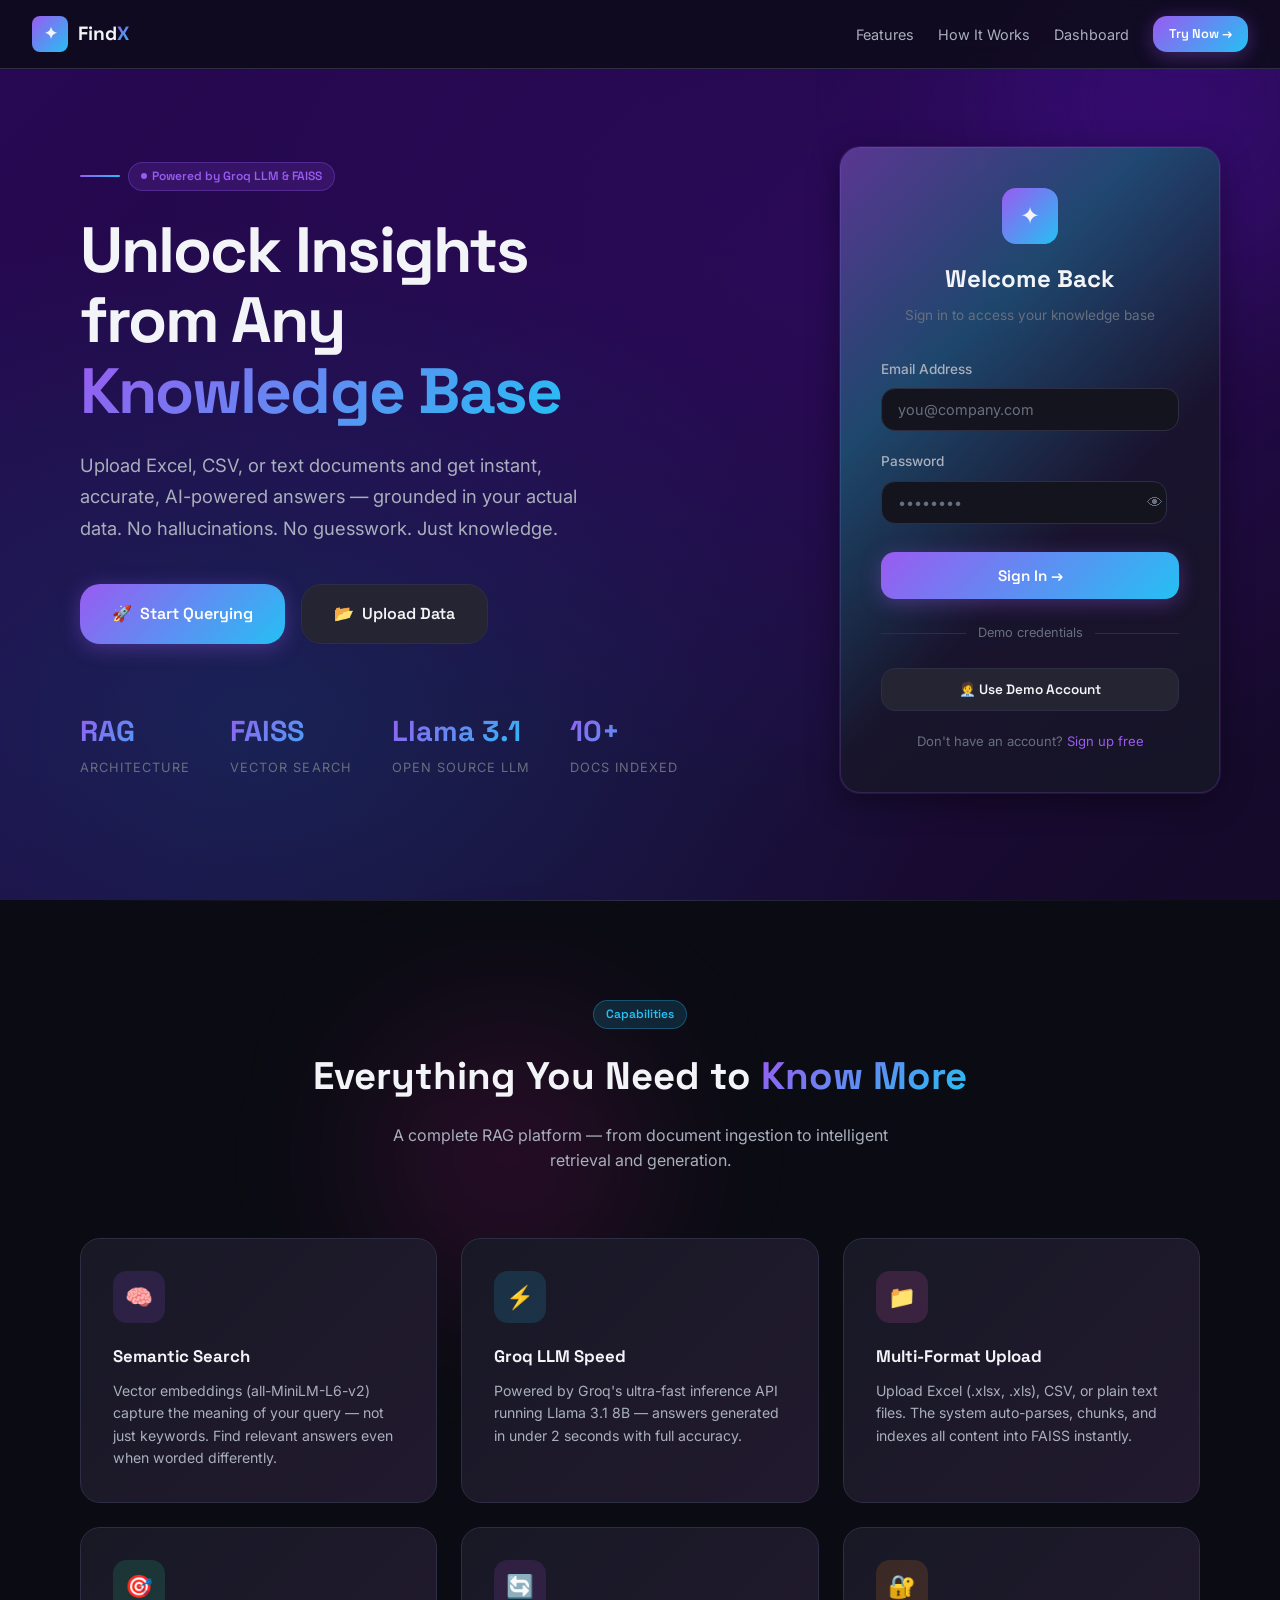
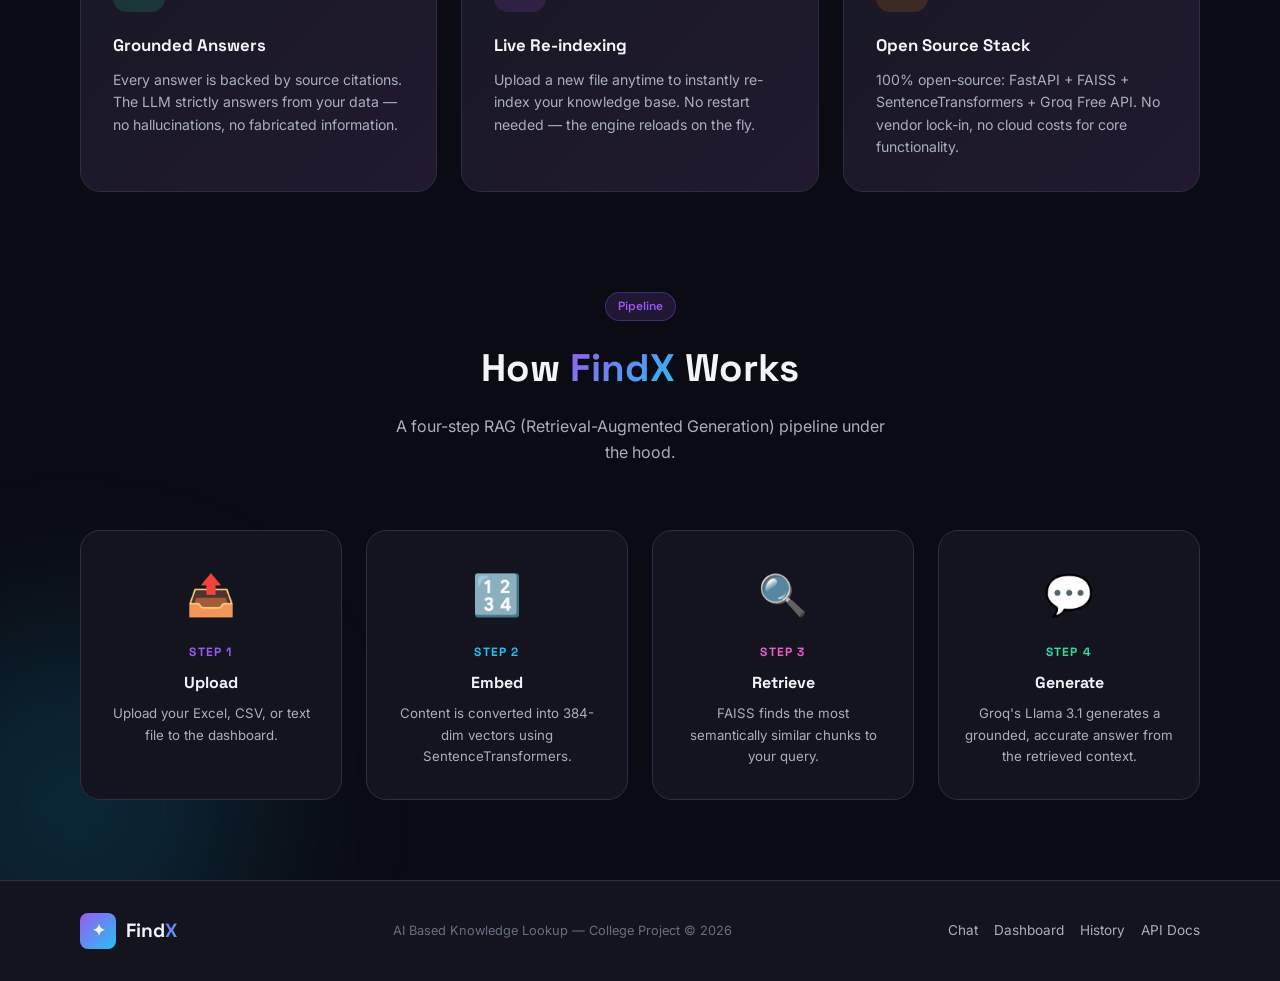
==== commit d320660d: "feat: Dedicated Frontend History Page - Created /app/history endpoint and history.html page. - Imple" ====
--- a/frontend/index.html
+++ b/frontend/index.html
@@ -48,15 +48,15 @@
   <div class="page-wrap">
     <!-- ── Navigation ── -->
     <nav class="nav">
-      <a href="index.html" class="nav-logo">
+      <a href="/app/" class="nav-logo">
         <div class="nav-logo-icon">✦</div>
         <span>Find<span class="gradient-text">X</span></span>
       </a>
       <div class="nav-links">
         <a href="#features" class="nav-link">Features</a>
         <a href="#how-it-works" class="nav-link">How It Works</a>
-        <a href="dashboard.html" class="nav-link">Dashboard</a>
-        <a href="chat.html" class="btn btn-primary btn-sm" id="nav-try-btn">Try Now →</a>
+        <a href="/app/dashboard" class="nav-link">Dashboard</a>
+        <a href="/app/chat" class="btn btn-primary btn-sm" id="nav-try-btn">Try Now →</a>
       </div>
     </nav>
 
@@ -82,10 +82,10 @@
         </p>
 
         <div class="hero-actions animate-fade-up anim-delay-3">
-          <a href="chat.html" class="btn btn-primary btn-lg" id="hero-primary-btn">
+          <a href="/app/chat" class="btn btn-primary btn-lg" id="hero-primary-btn">
             <span>🚀</span> Start Querying
           </a>
-          <a href="dashboard.html" class="btn btn-secondary btn-lg">
+          <a href="/app/dashboard" class="btn btn-secondary btn-lg">
             <span>📂</span> Upload Data
           </a>
         </div>
@@ -265,8 +265,9 @@
       </div>
       <div style="font-size:0.8rem; color:var(--text-muted);">AI Based Knowledge Lookup — College Project &copy; 2026</div>
       <div style="display:flex; gap:16px;">
-        <a href="chat.html" style="font-size:0.85rem; color:var(--text-secondary); text-decoration:none;">Chat</a>
-        <a href="dashboard.html" style="font-size:0.85rem; color:var(--text-secondary); text-decoration:none;">Dashboard</a>
+        <a href="/app/chat" style="font-size:0.85rem; color:var(--text-secondary); text-decoration:none;">Chat</a>
+        <a href="/app/dashboard" style="font-size:0.85rem; color:var(--text-secondary); text-decoration:none;">Dashboard</a>
+        <a href="/app/history" style="font-size:0.85rem; color:var(--text-secondary); text-decoration:none;">History</a>
         <a href="http://localhost:8000/docs" target="_blank" style="font-size:0.85rem; color:var(--text-secondary); text-decoration:none;">API Docs</a>
       </div>
     </footer>
@@ -290,7 +291,7 @@
         if (result.success) {
           btn.textContent = '✓ Redirecting…';
           const base = window.location.pathname.includes('/app/') ? '/app/' : '';
-          window.location.href = base + 'chat.html';
+          window.location.href = '/app/chat';
         } else {
           errEl.textContent  = result.message;
           errEl.style.display = 'block';
--- a/frontend/css/styles.css
+++ b/frontend/css/styles.css
@@ -949,6 +949,192 @@
   .hero-stats { flex-wrap: wrap; gap: 24px; }
   .features-section { padding: 80px 40px; }
 }
+
+/* ══════════════════════════════════════════════════════════
+   ENHANCED CHAT STYLES (v2)
+   ══════════════════════════════════════════════════════════ */
+
+/* AI Avatar */
+.ai-avatar {
+  background: var(--grad-accent) !important;
+  color: white;
+}
+.user-avatar-msg { background: var(--grad-accent-alt); }
+
+/* AI Label */
+.ai-label {
+  font-size: 0.72rem;
+  font-weight: 700;
+  font-family: var(--font-display);
+  text-transform: uppercase;
+  letter-spacing: 0.08em;
+  background: var(--grad-text);
+  -webkit-background-clip: text;
+  background-clip: text;
+  -webkit-text-fill-color: transparent;
+}
+
+/* Response Meta Chips */
+.response-meta {
+  display: flex;
+  flex-wrap: wrap;
+  gap: 8px;
+  margin-top: 2px;
+}
+.meta-chip {
+  display: inline-flex;
+  align-items: center;
+  gap: 4px;
+  padding: 4px 10px;
+  background: var(--bg-surface);
+  border: 1px solid var(--border);
+  border-radius: 100px;
+  font-size: 0.7rem;
+  font-weight: 500;
+  color: var(--text-muted);
+  font-family: var(--font-display);
+}
+.meta-chip svg { opacity: 0.6; }
+.meta-model { color: var(--accent-cyan); border-color: hsla(195,90%,55%,0.3); }
+.meta-copy {
+  cursor: pointer;
+  transition: var(--transition);
+  border: 1px solid var(--border);
+  background: var(--bg-surface);
+}
+.meta-copy:hover {
+  background: var(--bg-elevated);
+  color: var(--accent-violet);
+  border-color: hsla(265,84%,65%,0.4);
+}
+
+/* Streaming Cursor */
+@keyframes blink-cursor {
+  0%, 49% { opacity: 1; }
+  50%, 100% { opacity: 0; }
+}
+.streaming-cursor {
+  display: inline-block;
+  width: 2px;
+  height: 1em;
+  background: var(--accent-violet);
+  margin-left: 2px;
+  vertical-align: text-bottom;
+  animation: blink-cursor 0.8s infinite;
+}
+
+/* Send Spinner */
+.send-spinner {
+  width: 18px;
+  height: 18px;
+  border: 2px solid rgba(255,255,255,0.3);
+  border-top-color: white;
+  border-radius: 50%;
+  animation: spin 0.7s linear infinite;
+}
+
+/* Enhanced Typing Indicator */
+.typing-bubble {
+  flex-direction: column;
+  gap: 6px !important;
+  padding: 12px 20px !important;
+}
+.typing-label {
+  font-size: 0.72rem;
+  font-weight: 600;
+  color: var(--text-muted);
+  font-family: var(--font-display);
+  letter-spacing: 0.04em;
+}
+.typing-dots { display: flex; gap: 5px; }
+
+/* Source item enhancements */
+.source-header {
+  display: flex;
+  align-items: center;
+  justify-content: space-between;
+  margin-bottom: 6px;
+}
+.source-id {
+  font-weight: 700;
+  color: var(--accent-cyan);
+  font-size: 0.75rem;
+  font-family: var(--font-display);
+}
+.source-relevance {
+  font-size: 0.65rem;
+  padding: 2px 8px;
+  border-radius: 100px;
+  font-weight: 600;
+  text-transform: uppercase;
+  letter-spacing: 0.05em;
+}
+.source-relevance-high   { background: hsla(158,72%,52%,0.15); color: var(--accent-emerald); }
+.source-relevance-medium { background: hsla(45,90%,55%,0.15);  color: hsl(45,90%,55%); }
+.source-relevance-low    { background: hsla(0,70%,60%,0.15);   color: hsl(0,70%,60%); }
+.source-text {
+  font-size: 0.78rem;
+  color: var(--text-secondary);
+  line-height: 1.5;
+}
+
+/* AI bubble user bubble improvements */
+.ai-bubble {
+  background: var(--bg-elevated) !important;
+  border: 1px solid var(--border) !important;
+  border-top-left-radius: var(--radius-sm) !important;
+}
+.user-bubble {
+  background: hsla(265,84%,65%,0.2) !important;
+  border: 1px solid hsla(265,84%,65%,0.3) !important;
+  border-top-right-radius: var(--radius-sm) !important;
+}
+
+/* Markdown in AI responses */
+.md-h3 {
+  font-size: 1rem;
+  font-weight: 700;
+  margin: 12px 0 6px;
+  color: var(--accent-cyan);
+  font-family: var(--font-display);
+}
+.md-h4 {
+  font-size: 0.92rem;
+  font-weight: 600;
+  margin: 10px 0 4px;
+  color: var(--text-primary);
+  font-family: var(--font-display);
+}
+.md-code {
+  background: var(--bg-card);
+  padding: 2px 6px;
+  border-radius: 4px;
+  font-size: 0.82em;
+  font-family: 'Courier New', monospace;
+  color: var(--accent-pink);
+}
+.md-list-item {
+  display: flex;
+  gap: 8px;
+  padding: 3px 0;
+}
+.md-list-num {
+  min-width: 20px;
+  color: var(--accent-violet);
+  font-weight: 700;
+  font-family: var(--font-display);
+}
+.md-list-num::before { counter-increment: md-list; content: counter(md-list) "."; }
+.md-list-bullet {
+  min-width: 16px;
+  color: var(--accent-emerald);
+  font-weight: 700;
+}
+.md-paragraph-break { height: 8px; }
+
+/* Counter for numbered lists */
+.ai-bubble { counter-reset: md-list; }
+
 @media (max-width: 768px) {
   .nav { padding: 12px 20px; }
   .nav-links .btn:not(:last-child) { display: none; }
@@ -961,3 +1147,4 @@
   .dashboard-main { padding: 20px; }
   .stats-grid { grid-template-columns: 1fr 1fr; }
 }
+
